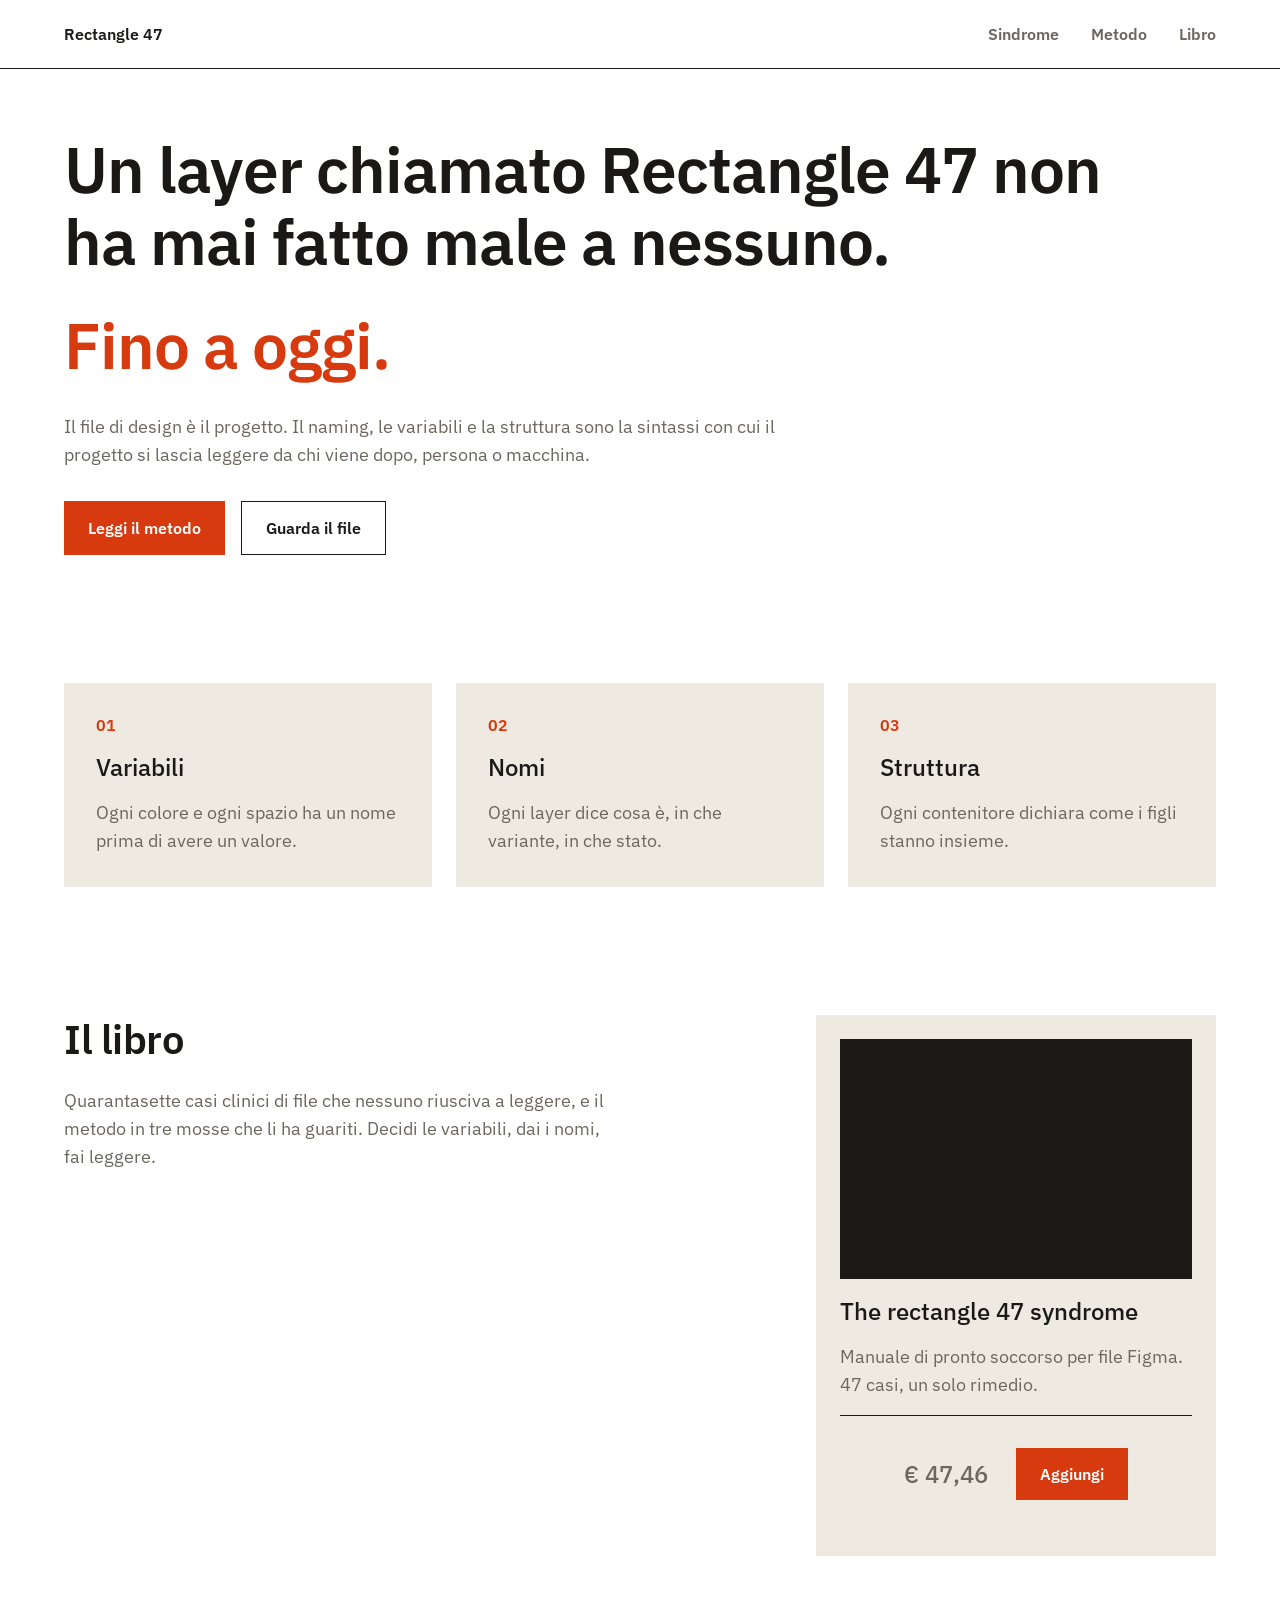
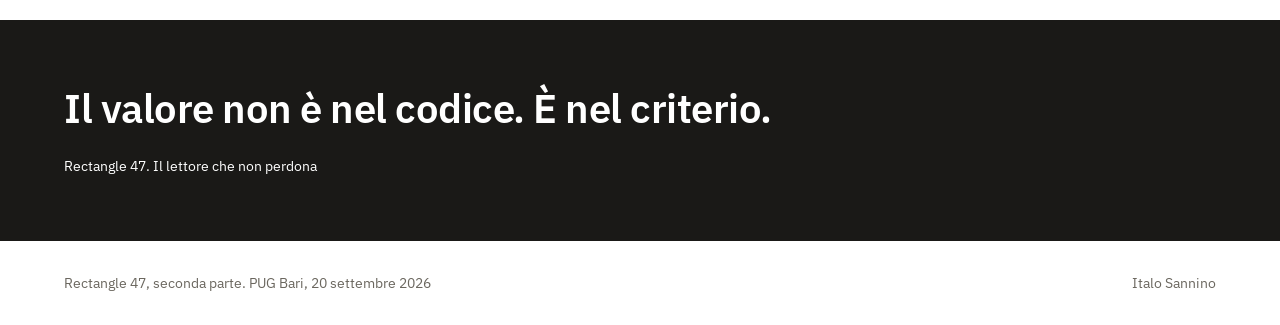
==== index.html @ d3e0067c "Initial commit" ====
<!doctype html>
<html lang="it">
<head>
<meta charset="utf-8">
<meta name="viewport" content="width=device-width, initial-scale=1">
<title>Rectangle 47</title>
<style>
@font-face { font-family: "IBM Plex Sans"; font-weight: 400; src: url(fonts/ibm-plex-sans-latin-400-normal.woff2) format("woff2"); font-display: swap; }
@font-face { font-family: "IBM Plex Sans"; font-weight: 500; src: url(fonts/ibm-plex-sans-latin-500-normal.woff2) format("woff2"); font-display: swap; }
@font-face { font-family: "IBM Plex Sans"; font-weight: 600; src: url(fonts/ibm-plex-sans-latin-600-normal.woff2) format("woff2"); font-display: swap; }

:root {
  /* primitive */
  --neutral-0: #FFFFFF;
  --neutral-100: #EFEAE1;
  --neutral-300: #D6D0C4;
  --neutral-600: #6B675F;
  --neutral-900: #1A1917;
  --red-500: #D63A0E;

  /* color */
  --surface-primary: var(--neutral-0);
  --surface-secondary: var(--neutral-100);
  --surface-inverse: var(--neutral-900);
  --text-primary: var(--neutral-900);
  --text-secondary: var(--neutral-600);
  --text-inverse: var(--neutral-0);
  --accent: var(--red-500);
  --border-default: var(--neutral-900);

  /* space */
  --space-xs: 4px;
  --space-s: 8px;
  --space-m: 16px;
  --space-l: 24px;
  --space-xl: 32px;
  --space-xxl: 64px;

  /* type */
  --font: "IBM Plex Sans", system-ui, sans-serif;
  --type-display: 600 64px/72px var(--font);
  --type-heading: 600 40px/48px var(--font);
  --type-subheading: 500 24px/32px var(--font);
  --type-body: 400 18px/28px var(--font);
  --type-label: 600 16px/20px var(--font);
  --type-caption: 400 14px/20px var(--font);
}

* { box-sizing: border-box; margin: 0; }
body { background: var(--surface-primary); color: var(--text-primary); font: var(--type-body); font-variant-numeric: tabular-nums; }
.page { max-width: 1440px; margin: 0 auto; }

.nav { display: flex; justify-content: space-between; align-items: center; padding: var(--space-l) var(--space-xxl); border-bottom: 1px solid var(--border-default); }
.nav .brand { font: var(--type-label); }
.nav .links { display: flex; gap: var(--space-xl); }
.nav .link { font: var(--type-label); color: var(--text-secondary); text-decoration: none; }

.hero { display: flex; flex-direction: column; gap: var(--space-xl); padding: var(--space-xxl); }
.hero .headline { font: var(--type-display); letter-spacing: -1px; max-width: 1100px; }
.hero .headline-accent { font: var(--type-display); letter-spacing: -1px; color: var(--accent); }
.hero .lead { color: var(--text-secondary); max-width: 720px; }
.hero .actions { display: flex; gap: var(--space-m); }

.button { display: inline-flex; align-items: center; justify-content: center; padding: var(--space-m) var(--space-l); font: var(--type-label); text-decoration: none; cursor: pointer; }
.button-primary { background: var(--accent); color: var(--surface-primary); border: 0; }
.button-secondary { background: transparent; color: var(--text-primary); border: 1px solid var(--border-default); }

.feature-row { display: flex; gap: var(--space-l); padding: var(--space-xxl); }
.feature-cell { flex: 1; display: flex; flex-direction: column; gap: var(--space-m); padding: var(--space-xl); background: var(--surface-secondary); }
.feature-cell .index { font: var(--type-label); color: var(--accent); }
.feature-cell .title { font: var(--type-subheading); }
.feature-cell .body { color: var(--text-secondary); }

.shop { display: flex; justify-content: space-between; align-items: flex-start; gap: var(--space-xxl); padding: var(--space-xxl); }
.shop .intro { display: flex; flex-direction: column; gap: var(--space-l); }
.shop .intro .title { font: var(--type-heading); letter-spacing: -0.5px; }
.shop .intro .body { color: var(--text-secondary); max-width: 560px; }

.card-product { width: 400px; flex: none; display: flex; flex-direction: column; gap: var(--space-m); padding: var(--space-l); background: var(--surface-secondary); }
.card-product .cover { height: 240px; background: var(--surface-inverse); }
.card-product .title { font: var(--type-subheading); }
.card-product .description { color: var(--text-secondary); }
.card-product .footer { display: flex; justify-content: space-between; align-items: center; }
.card-product .price { font: var(--type-subheading); }

.band-quote { display: flex; flex-direction: column; gap: var(--space-l); padding: var(--space-xxl); background: var(--surface-inverse); color: var(--text-inverse); }
.band-quote .quote { font: var(--type-heading); letter-spacing: -0.5px; }
.band-quote .source { font: var(--type-caption); }

.footer { display: flex; justify-content: space-between; align-items: center; padding: var(--space-xl) var(--space-xxl); border-top: 1px solid var(--border-default); font: var(--type-caption); color: var(--text-secondary); }

@media (max-width: 900px) {
  .nav, .hero, .feature-row, .shop, .band-quote { padding: var(--space-xl) var(--space-l); }
  .hero .headline, .hero .headline-accent { font: var(--type-heading); }
  .feature-row, .shop { flex-direction: column; }
  .card-product { width: 100%; }
  .footer { padding: var(--space-l); flex-direction: column; gap: var(--space-s); align-items: flex-start; }
}
</style>
</head>
<body>
<div class="page">

  <header class="nav">
    <span class="brand">Rectangle 47</span>
    <nav class="links">
      <a class="link" href="#sindrome">Sindrome</a>
      <a class="link" href="#metodo">Metodo</a>
      <a class="link" href="#libro">Libro</a>
    </nav>
  </header>

  <section class="hero" id="sindrome">
    <h1 class="headline">Un layer chiamato Rectangle 47 non ha mai fatto male a nessuno.</h1>
    <p class="headline-accent">Fino a oggi.</p>
    <p class="lead">Il file di design è il progetto. Il naming, le variabili e la struttura sono la sintassi con cui il progetto si lascia leggere da chi viene dopo, persona o macchina.</p>
    <div class="actions">
      <a class="button button-primary" href="#metodo">Leggi il metodo</a>
      <a class="button button-secondary" href="#libro">Guarda il file</a>
    </div>
  </section>

  <section class="feature-row" id="metodo">
    <article class="feature-cell">
      <span class="index">01</span>
      <h2 class="title">Variabili</h2>
      <p class="body">Ogni colore e ogni spazio ha un nome prima di avere un valore.</p>
    </article>
    <article class="feature-cell">
      <span class="index">02</span>
      <h2 class="title">Nomi</h2>
      <p class="body">Ogni layer dice cosa è, in che variante, in che stato.</p>
    </article>
    <article class="feature-cell">
      <span class="index">03</span>
      <h2 class="title">Struttura</h2>
      <p class="body">Ogni contenitore dichiara come i figli stanno insieme.</p>
    </article>
  </section>

  <section class="shop" id="libro">
    <div class="intro">
      <h2 class="title">Il libro</h2>
      <p class="body">Quarantasette casi clinici di file che nessuno riusciva a leggere, e il metodo in tre mosse che li ha guariti. Decidi le variabili, dai i nomi, fai leggere.</p>
    </div>
    <article class="card-product">
      <div class="cover"></div>
      <h3 class="title">The rectangle 47 syndrome</h3>
      <p class="description">Manuale di pronto soccorso per file Figma. 47 casi, un solo rimedio.</p>
      <div class="footer">
        <span class="price">€ 47,46</span>
        <button class="button button-primary">Aggiungi</button>
      </div>
    </article>
  </section>

  <section class="band-quote">
    <p class="quote">Il valore non è nel codice. È nel criterio.</p>
    <p class="source">Rectangle 47. Il lettore che non perdona</p>
  </section>

  <footer class="footer">
    <span class="copy">Rectangle 47, seconda parte. PUG Bari, 20 settembre 2026</span>
    <span class="author">Italo Sannino</span>
  </footer>

</div>
</body>
</html>
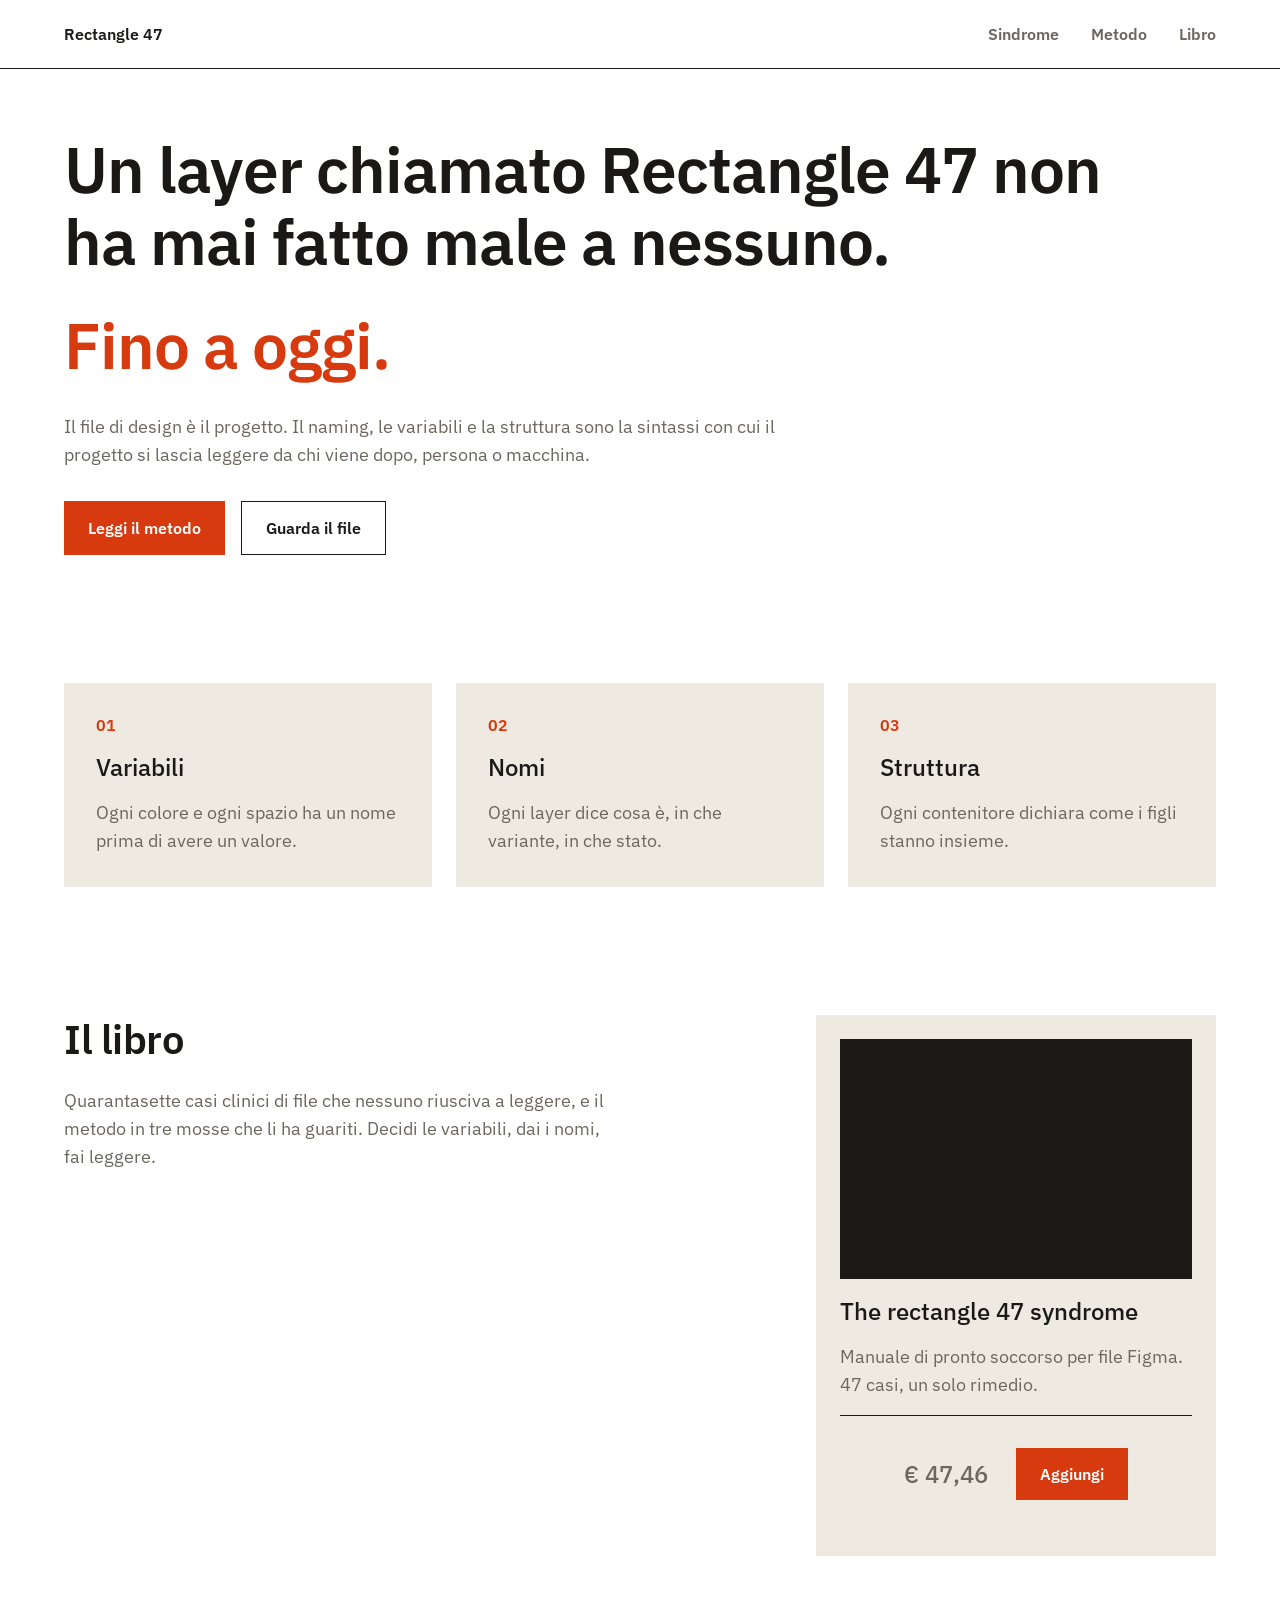
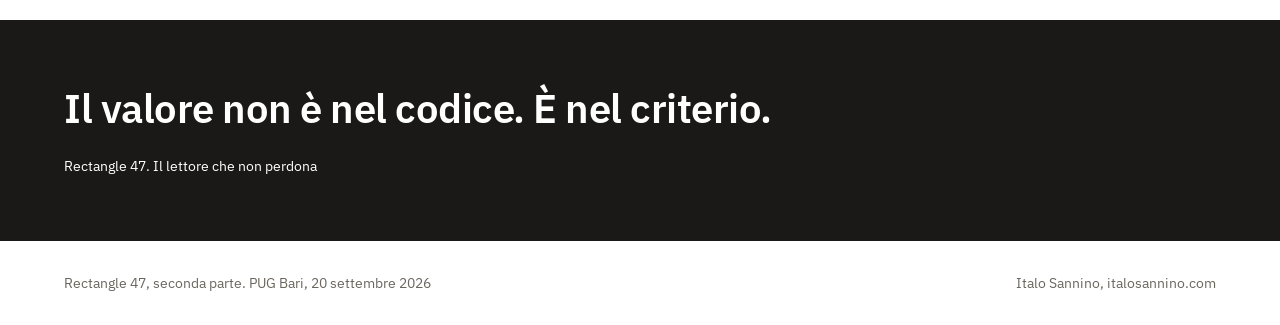
==== commit 1c18f9a2: "Footer" ====
--- a/index.html
+++ b/index.html
@@ -161,7 +161,7 @@
 
   <footer class="footer">
     <span class="copy">Rectangle 47, seconda parte. PUG Bari, 20 settembre 2026</span>
-    <span class="author">Italo Sannino</span>
+    <span class="author">Italo Sannino, italosannino.com</span>
   </footer>
 
 </div>
